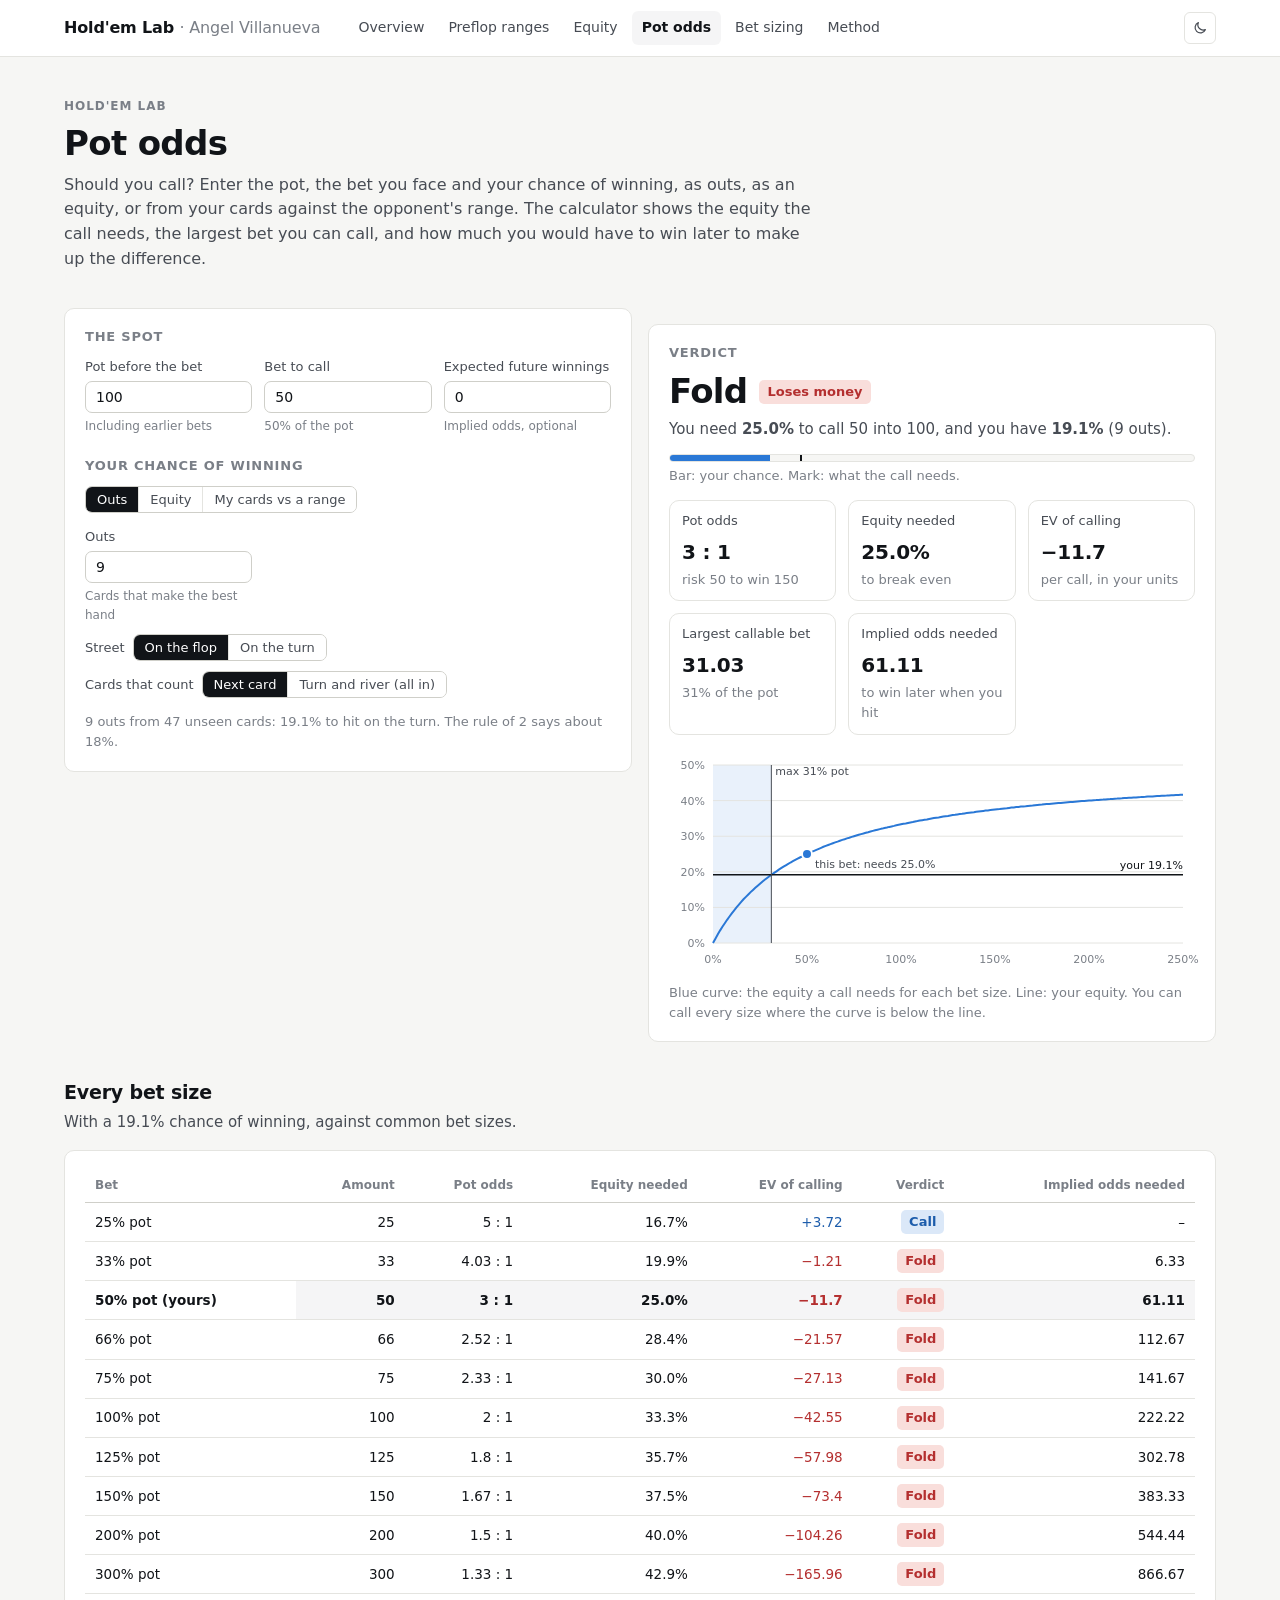
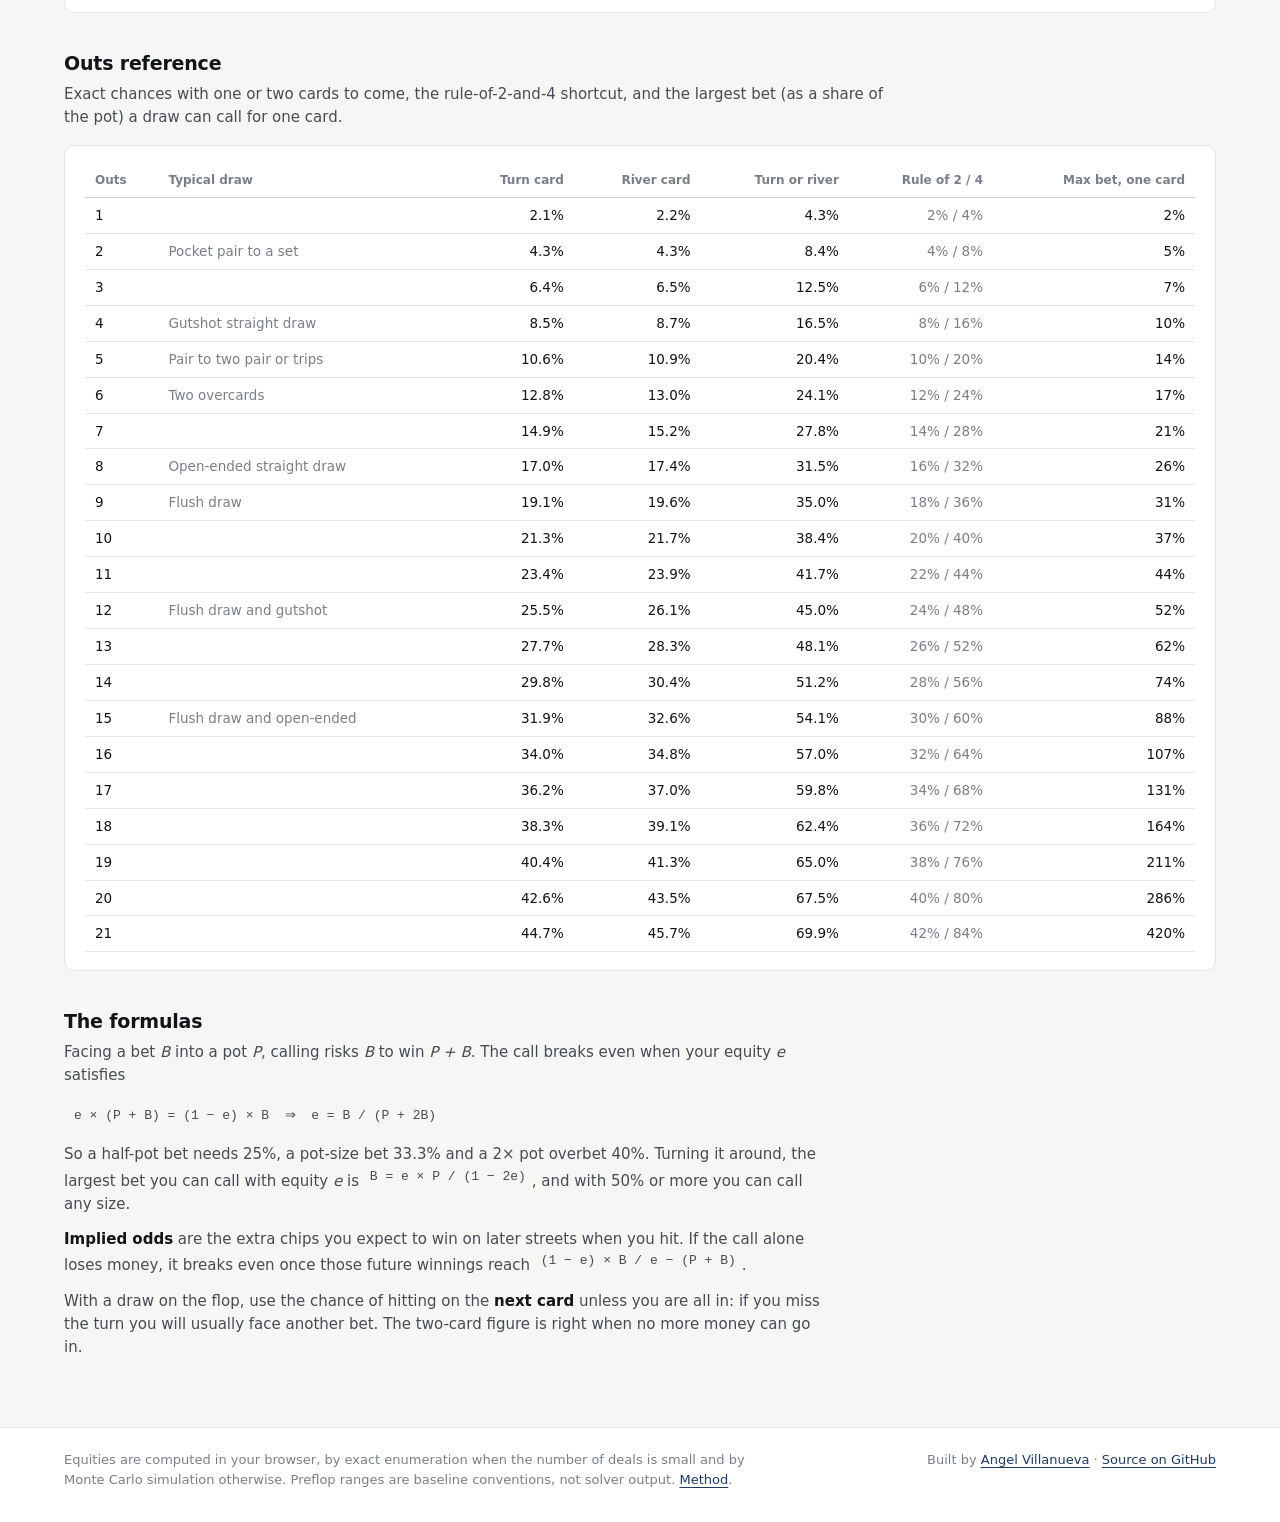
==== pot-odds/index.html @ f4603123 "Add the pot odds calculator: verdict, largest callable bet, implied odds, outs Co-Authored-By: Claud" ====
<!doctype html>
<html lang="en" data-root="..">
<head>
  <meta charset="utf-8">
  <meta name="viewport" content="width=device-width, initial-scale=1">
  <title>Pot Odds · Hold'em Lab</title>
  <meta name="description" content="Pot odds calculator for Texas Hold'em: the equity a call needs, the largest bet you can call with your outs or your hand, and the implied odds you would need.">
  <link rel="icon" href="data:image/svg+xml,%3Csvg xmlns='http://www.w3.org/2000/svg' viewBox='0 0 64 64'%3E%3Crect width='64' height='64' rx='12' fill='%231f3a5f'/%3E%3Cpath d='M32 14c-6 9-16 14-16 23a8 8 0 0 0 14 5l-3 8h10l-3-8a8 8 0 0 0 14-5c0-9-10-14-16-23Z' fill='white'/%3E%3C/svg%3E">
  <link rel="stylesheet" href="../assets/theme.css">
  <style>
    .kpis { display: grid; grid-template-columns: repeat(auto-fill, minmax(150px, 1fr)); gap: 12px; margin-top: 14px; }
    .kpis .tile { padding: 10px 12px; }
    .kpis .value { font-size: 20px; }
    .outs-cards { display: flex; flex-wrap: wrap; gap: 3px; margin-top: 4px; }
    #curve svg { display: block; width: 100%; height: auto; }
    #curve text { font: 11px var(--sans); fill: var(--muted); font-variant-numeric: tabular-nums; }
    tr.current td { background: var(--hover); font-weight: 600; }
    .mode-panel[hidden] { display: none; }
  </style>
</head>
<body>
  <main>
    <div class="wrap">
      <header class="page-head">
        <p class="eyebrow">Hold'em Lab</p>
        <h1>Pot odds</h1>
        <p class="lede">Should you call? Enter the pot, the bet you face and your chance of winning, as outs, as an equity, or from your cards against the opponent's range. The calculator shows the equity the call needs, the largest bet you can call, and how much you would have to win later to make up the difference.</p>
      </header>

      <section class="block">
        <div class="split">
          <div class="card">
            <h3>The spot</h3>
            <div class="form-row">
              <label class="field">Pot before the bet<input type="number" id="pot" min="0" step="any" value="100"><span class="hint">Including earlier bets</span></label>
              <label class="field">Bet to call<input type="number" id="bet" min="0" step="any" value="50"><span class="hint" id="bet-hint"></span></label>
              <label class="field">Expected future winnings<input type="number" id="implied" min="0" step="any" value="0"><span class="hint">Implied odds, optional</span></label>
            </div>

            <h3 style="margin-top:20px">Your chance of winning</h3>
            <div class="controls"><span id="mode"></span></div>

            <div class="mode-panel" id="panel-outs">
              <div class="form-row">
                <label class="field">Outs<input type="number" id="outs" min="0" max="30" step="1" value="9"><span class="hint">Cards that make the best hand</span></label>
              </div>
              <div class="controls" style="margin-top:10px">
                <span class="control">Street <span id="street"></span></span>
                <span class="control">Cards that count <span id="draws"></span></span>
              </div>
              <p class="note" id="outs-note"></p>
            </div>

            <div class="mode-panel" id="panel-equity" hidden>
              <div class="form-row">
                <label class="field">Equity (%)<input type="number" id="eq" min="0" max="100" step="any" value="30"><span class="hint">From a calculator or your own estimate</span></label>
              </div>
            </div>

            <div class="mode-panel" id="panel-cards" hidden>
              <div class="btn-row" style="gap:18px;align-items:flex-start">
                <div><h3 style="margin:0 0 6px">Your hand</h3><span id="hero"></span></div>
                <div><h3 style="margin:0 0 6px">Board</h3><span id="board"></span></div>
              </div>
              <div id="picker" style="margin-top:12px"></div>
              <label class="field" style="margin-top:12px">Opponent's range
                <textarea class="range-text" id="villain" spellcheck="false">random</textarea>
                <span class="hint">For example <code>TT+, AJs+, KQs, AQo+</code>, or open the preflop ranges page and copy one.</span>
              </label>
              <div class="controls" style="margin-top:10px"><span class="control">Use <span id="cards-basis"></span></span></div>
              <p class="note" id="cards-status"></p>
            </div>
          </div>

          <div class="card">
            <h3>Verdict</h3>
            <div id="verdict"></div>
            <div class="kpis" id="kpis"></div>
            <div id="curve" class="chart" style="margin-top:18px"></div>
            <p class="note">Blue curve: the equity a call needs for each bet size. Line: your equity. You can call every size where the curve is below the line.</p>
          </div>
        </div>
      </section>

      <section class="block" id="improve-block" hidden>
        <h2>What the next cards can make</h2>
        <p class="sub">Every unseen card, sorted by the best hand it gives you. Outs here are cards that improve your hand's category; not every one of them is sure to win, which is why the equity against a range is the better guide.</p>
        <div class="card table-scroll"><table class="data" id="improve"></table></div>
      </section>

      <section class="block">
        <h2>Every bet size</h2>
        <p class="sub" id="sizes-sub">The same chance of winning against common bet sizes, as a share of the pot.</p>
        <div class="card table-scroll"><table class="data" id="sizes"></table></div>
      </section>

      <section class="block">
        <h2>Outs reference</h2>
        <p class="sub">Exact chances with one or two cards to come, the rule-of-2-and-4 shortcut, and the largest bet (as a share of the pot) a draw can call for one card.</p>
        <div class="card table-scroll"><table class="data" id="outs-table"></table></div>
      </section>

      <section class="block">
        <h2>The formulas</h2>
        <div class="prose">
          <p>Facing a bet <em>B</em> into a pot <em>P</em>, calling risks <em>B</em> to win <em>P + B</em>. The call breaks even when your equity <em>e</em> satisfies</p>
          <p class="formula">e × (P + B) = (1 − e) × B &nbsp;⇒&nbsp; e = B / (P + 2B)</p>
          <p>So a half-pot bet needs 25%, a pot-size bet 33.3% and a 2× pot overbet 40%. Turning it around, the largest bet you can call with equity <em>e</em> is <span class="formula" style="display:inline-block;padding:2px 6px">B = e × P / (1 − 2e)</span>, and with 50% or more you can call any size.</p>
          <p><strong>Implied odds</strong> are the extra chips you expect to win on later streets when you hit. If the call alone loses money, it breaks even once those future winnings reach <span class="formula" style="display:inline-block;padding:2px 6px">(1 − e) × B / e − (P + B)</span>.</p>
          <p>With a draw on the flop, use the chance of hitting on the <strong>next card</strong> unless you are all in: if you miss the turn you will usually face another bet. The two-card figure is right when no more money can go in.</p>
        </div>
      </section>
    </div>
  </main>

  <script src="../assets/engine.js"></script>
  <script src="../assets/odds.js"></script>
  <script src="../assets/ui.js"></script>
  <script src="../assets/pages/potodds.js"></script>
</body>
</html>
---- assets/theme.css ----
/* Hold'em Lab — shared styles (same system as Market History) */

:root {
  color-scheme: light;
  --bg: #f6f6f4;
  --surface: #ffffff;
  --ink: #111418;
  --ink-2: #474c54;
  --muted: #7a7f87;
  --line: #e4e4e0;
  --line-2: #cfcfc9;
  --accent: #1f3a5f;
  --accent-ink: #ffffff;
  --hover: rgba(17, 20, 24, 0.04);

  /* Returns: blue for gains, red for losses, three steps per side */
  --pos-1: #dbe8f8; --pos-2: #9ec5f4; --pos-3: #2a78d6;
  --neg-1: #f9dedb; --neg-2: #f0a59d; --neg-3: #d03b3b;
  --pos-ink: #1c5cab; --neg-ink: #b42f2f;
  --on-strong: #ffffff;
  --recession: rgba(17, 20, 24, 0.06);

  /* Categorical series, fixed order */
  --s1: #2a78d6; --s2: #eb6834; --s3: #1baf7a; --s4: #eda100;
  --s5: #e87ba4; --s6: #008300; --s7: #6250d6; --s8: #e34948;

  --sans: system-ui, -apple-system, "Segoe UI", Roboto, "Helvetica Neue", Arial, sans-serif;
}

@media (prefers-color-scheme: dark) {
  :root:not([data-theme="light"]) {
    color-scheme: dark;
    --bg: #0f1012;
    --surface: #17181b;
    --ink: #eeeeea;
    --ink-2: #c1c1ba;
    --muted: #8d8d87;
    --line: #2a2b2f;
    --line-2: #3a3b40;
    --accent: #8db4e8;
    --accent-ink: #0d1726;
    --hover: rgba(255, 255, 255, 0.05);
    --pos-1: #1d2d42; --pos-2: #255592; --pos-3: #3987e5;
    --neg-1: #3a2021; --neg-2: #8a3533; --neg-3: #e66767;
    --pos-ink: #7fb0ec; --neg-ink: #ee8a88;
    --on-strong: #0f1012;
    --recession: rgba(255, 255, 255, 0.06);
    --s1: #3987e5; --s2: #d95926; --s3: #199e70; --s4: #c98500;
    --s5: #d55181; --s6: #008300; --s7: #9085e9; --s8: #e66767;
  }
}
:root[data-theme="dark"] {
  color-scheme: dark;
  --bg: #0f1012;
  --surface: #17181b;
  --ink: #eeeeea;
  --ink-2: #c1c1ba;
  --muted: #8d8d87;
  --line: #2a2b2f;
  --line-2: #3a3b40;
  --accent: #8db4e8;
  --accent-ink: #0d1726;
  --hover: rgba(255, 255, 255, 0.05);
  --pos-1: #1d2d42; --pos-2: #255592; --pos-3: #3987e5;
  --neg-1: #3a2021; --neg-2: #8a3533; --neg-3: #e66767;
  --pos-ink: #7fb0ec; --neg-ink: #ee8a88;
  --on-strong: #0f1012;
  --recession: rgba(255, 255, 255, 0.06);
  --s1: #3987e5; --s2: #d95926; --s3: #199e70; --s4: #c98500;
  --s5: #d55181; --s6: #008300; --s7: #9085e9; --s8: #e66767;
}

* { box-sizing: border-box; }
html { -webkit-text-size-adjust: 100%; }
body {
  margin: 0;
  background: var(--bg);
  color: var(--ink);
  font: 15px/1.55 var(--sans);
  -webkit-font-smoothing: antialiased;
}
a { color: var(--accent); text-underline-offset: 3px; }
:focus-visible { outline: 2px solid var(--accent); outline-offset: 2px; border-radius: 3px; }
.wrap { max-width: 1200px; margin: 0 auto; padding: 0 24px; }
.num, table { font-variant-numeric: tabular-nums; }
.pos { color: var(--pos-ink); }
.neg { color: var(--neg-ink); }
.muted { color: var(--muted); }

/* ---------- header ---------- */
.topbar { background: var(--surface); border-bottom: 1px solid var(--line); }
.topbar-inner { display: flex; align-items: center; gap: 28px; height: 56px; }
.brand { color: var(--ink); text-decoration: none; font-weight: 650; letter-spacing: -0.01em; font-size: 16px; white-space: nowrap; }
.brand span { color: var(--muted); font-weight: 400; }
.nav { display: flex; gap: 4px; margin: 0 auto 0 0; padding: 0; list-style: none; overflow-x: auto; scrollbar-width: none; min-width: 0; }
.nav a {
  display: block; padding: 6px 10px; border-radius: 6px;
  color: var(--ink-2); text-decoration: none; font-size: 14px; white-space: nowrap;
}
.nav a:hover { background: var(--hover); color: var(--ink); }
.nav a[aria-current="page"] { color: var(--ink); font-weight: 600; background: var(--hover); }
.theme-toggle {
  flex-shrink: 0; width: 32px; height: 32px; border-radius: 6px; cursor: pointer;
  border: 1px solid var(--line); background: transparent; color: var(--ink-2);
  display: grid; place-items: center;
}
.theme-toggle svg { width: 16px; height: 16px; }

/* ---------- page head ---------- */
.page-head { padding: 40px 0 8px; }
.eyebrow { font-size: 12px; font-weight: 600; letter-spacing: 0.08em; text-transform: uppercase; color: var(--muted); margin: 0 0 8px; }
h1 { font-size: clamp(26px, 3.4vw, 34px); line-height: 1.15; font-weight: 650; letter-spacing: -0.02em; margin: 0 0 10px; }
.lede { max-width: 760px; color: var(--ink-2); font-size: 16px; margin: 0; }
.updated { color: var(--muted); font-size: 13px; margin-top: 12px; }

section.block { padding: 28px 0 8px; }
h2 { font-size: 19px; font-weight: 650; letter-spacing: -0.01em; margin: 0 0 4px; }
.sub { color: var(--ink-2); margin: 0 0 16px; max-width: 820px; }
h3 { font-size: 13px; font-weight: 600; letter-spacing: 0.06em; text-transform: uppercase; color: var(--muted); margin: 0 0 10px; }

.card {
  background: var(--surface); border: 1px solid var(--line); border-radius: 10px;
  padding: 18px 20px;
}
.card + .card { margin-top: 16px; }
.grid-2 { display: grid; grid-template-columns: 1fr 1fr; gap: 16px; }
.grid-3 { display: grid; grid-template-columns: repeat(3, 1fr); gap: 16px; }
.note { color: var(--muted); font-size: 13px; margin: 10px 0 0; }

/* ---------- controls ---------- */
.controls { display: flex; flex-wrap: wrap; align-items: center; gap: 10px 18px; margin: 0 0 14px; }
.control { display: flex; align-items: center; gap: 8px; font-size: 13px; color: var(--ink-2); }
.seg { display: inline-flex; border: 1px solid var(--line-2); border-radius: 7px; overflow: hidden; flex-wrap: wrap; }
.seg button {
  font: 500 13px var(--sans); padding: 5px 11px; border: 0; cursor: pointer;
  background: var(--surface); color: var(--ink-2); border-right: 1px solid var(--line);
}
.seg button:last-child { border-right: 0; }
.seg button:hover { background: var(--hover); }
.seg button[aria-pressed="true"] { background: var(--ink); color: var(--surface); }
select {
  font: 500 13px var(--sans); color: var(--ink); background: var(--surface);
  border: 1px solid var(--line-2); border-radius: 7px; padding: 5px 28px 5px 10px;
  appearance: none; cursor: pointer;
  background-image: linear-gradient(45deg, transparent 50%, var(--muted) 50%), linear-gradient(135deg, var(--muted) 50%, transparent 50%);
  background-position: calc(100% - 14px) 50%, calc(100% - 10px) 50%;
  background-size: 4px 4px; background-repeat: no-repeat;
}
.chips { display: flex; flex-wrap: wrap; gap: 6px; }
.chip {
  display: inline-flex; align-items: center; gap: 7px; cursor: pointer;
  font: 500 13px var(--sans); padding: 4px 10px; border-radius: 99px;
  border: 1px solid var(--line-2); background: var(--surface); color: var(--muted);
}
.chip i { width: 12px; height: 2px; border-radius: 1px; background: var(--line-2); }
.chip[aria-pressed="true"] { color: var(--ink); border-color: var(--ink-2); }
.chip:disabled { opacity: 0.4; cursor: not-allowed; }

/* ---------- stat tiles ---------- */
.tiles { display: grid; grid-template-columns: repeat(auto-fill, minmax(170px, 1fr)); gap: 12px; }
.tile { background: var(--surface); border: 1px solid var(--line); border-radius: 10px; padding: 14px 16px; }
.tile .label { font-size: 13px; color: var(--ink-2); margin: 0 0 6px; }
.tile .value { font-size: 22px; font-weight: 600; letter-spacing: -0.01em; }
.tile .delta { font-size: 13px; margin-top: 2px; }
.tile .delta span { color: var(--muted); }

/* ---------- tables ---------- */
.table-scroll { overflow-x: auto; -webkit-overflow-scrolling: touch; }
table.data { border-collapse: collapse; width: 100%; font-size: 13.5px; }
table.data th, table.data td { padding: 7px 10px; text-align: right; white-space: nowrap; border-bottom: 1px solid var(--line); }
table.data th:first-child, table.data td:first-child { text-align: left; }
table.data thead th { font-weight: 600; color: var(--muted); font-size: 12px; border-bottom: 1px solid var(--line-2); vertical-align: bottom; }
table.data thead th[data-sort] { cursor: pointer; user-select: none; }
table.data thead th[aria-sort="descending"]::after { content: " ↓"; }
table.data thead th[aria-sort="ascending"]::after { content: " ↑"; }
table.data tbody tr:hover { background: var(--hover); }
table.data tr.group-row td { background: var(--bg); font-size: 12px; font-weight: 600; color: var(--muted); letter-spacing: 0.04em; text-transform: uppercase; padding-top: 14px; }
.name-cell small { display: block; color: var(--muted); font-size: 12px; }

/* heatmap of returns */
table.heat { border-collapse: separate; border-spacing: 2px; font-size: 12px; }
table.heat th, table.heat td { padding: 0; height: 26px; min-width: 52px; text-align: center; white-space: nowrap; }
table.heat thead th { font-weight: 600; color: var(--muted); font-size: 11.5px; padding: 0 4px 4px; vertical-align: bottom; line-height: 1.2; white-space: normal; max-width: 72px; }
table.heat tbody th {
  position: sticky; left: 0; z-index: 1; background: var(--surface);
  text-align: left; font-weight: 600; padding: 0 10px 0 2px; min-width: 44px;
}
table.heat td { border-radius: 3px; cursor: default; }
table.heat td.empty { background: transparent; }
table.heat td:hover { outline: 1.5px solid var(--ink); outline-offset: -1px; }
table.heat tfoot th, table.heat tfoot td { font-size: 11.5px; color: var(--ink-2); padding-top: 6px; }
table.heat tfoot th { position: sticky; left: 0; background: var(--surface); text-align: left; }
.r-n3 { background: var(--neg-3); color: var(--on-strong); }
.r-n2 { background: var(--neg-2); color: var(--ink); }
.r-n1 { background: var(--neg-1); color: var(--ink); }
.r-p1 { background: var(--pos-1); color: var(--ink); }
.r-p2 { background: var(--pos-2); color: var(--ink); }
.r-p3 { background: var(--pos-3); color: var(--on-strong); }
.ytd-mark { font-weight: 400; color: var(--muted); }

.legend { display: flex; flex-wrap: wrap; align-items: center; gap: 4px 14px; font-size: 12px; color: var(--ink-2); margin: 12px 0 0; }
.legend .key { display: inline-flex; align-items: center; gap: 6px; }
.legend .sw { width: 14px; height: 10px; border-radius: 2px; display: inline-block; }
.legend .ln { width: 14px; height: 2px; border-radius: 1px; display: inline-block; }

/* ---------- charts ---------- */
.chart { position: relative; width: 100%; }
.chart svg { display: block; width: 100%; height: auto; overflow: visible; }
.chart text { font: 11px var(--sans); fill: var(--muted); font-variant-numeric: tabular-nums; }
.chart .grid line { stroke: var(--line); }
.chart .axis path { display: none; }
.chart .axis line { stroke: var(--line-2); }
.chart .baseline { stroke: var(--line-2); }
.chart .annot text { fill: var(--ink-2); font-size: 11px; }
.chart .annot line { stroke: var(--line-2); }
.chart .crosshair { stroke: var(--ink-2); stroke-width: 1; pointer-events: none; }
.tooltip {
  position: fixed; z-index: 50; pointer-events: none; min-width: 140px; max-width: 280px;
  background: var(--surface); color: var(--ink); border: 1px solid var(--line-2); border-radius: 8px;
  padding: 8px 10px; font-size: 12.5px; box-shadow: 0 6px 20px rgba(0, 0, 0, 0.12);
  font-variant-numeric: tabular-nums; opacity: 0; transition: opacity 0.08s;
}
.tooltip.show { opacity: 1; }
.tooltip .tt-title { color: var(--muted); font-size: 12px; margin-bottom: 4px; }
.tooltip .tt-row { display: flex; align-items: center; gap: 8px; }
.tooltip .tt-row i { width: 10px; height: 2px; border-radius: 1px; flex-shrink: 0; }
.tooltip .tt-row b { font-weight: 600; min-width: 56px; }
.tooltip .tt-row span { color: var(--ink-2); }

/* ---------- prose ---------- */
.prose { max-width: 760px; color: var(--ink-2); }
.prose p { margin: 0 0 12px; }
.prose strong { color: var(--ink); font-weight: 600; }
.links-grid { display: grid; grid-template-columns: repeat(auto-fill, minmax(260px, 1fr)); gap: 12px; }
.link-card { display: block; text-decoration: none; color: inherit; background: var(--surface); border: 1px solid var(--line); border-radius: 10px; padding: 16px 18px; }
.link-card:hover { border-color: var(--line-2); background: var(--hover); }
.link-card strong { display: block; color: var(--ink); font-weight: 600; margin-bottom: 4px; }
.link-card span { color: var(--ink-2); font-size: 14px; }

/* ---------- footer ---------- */
.footer { margin-top: 48px; border-top: 1px solid var(--line); background: var(--surface); }
.footer .wrap { padding-top: 22px; padding-bottom: 32px; color: var(--muted); font-size: 13px; display: flex; flex-wrap: wrap; gap: 8px 24px; justify-content: space-between; }
.footer p { margin: 0; max-width: 720px; }

@media (max-width: 860px) {
  .grid-2, .grid-3 { grid-template-columns: 1fr; }
}
@media (max-width: 640px) {
  .wrap { padding: 0 16px; }
  .topbar-inner { gap: 12px; }
  .brand span { display: none; }
  .page-head { padding-top: 28px; }
  .card { padding: 14px; }
}
@media (forced-colors: active) {
  table.heat td { border: 1px solid CanvasText; }
}

/* keep the row name visible while a wide table scrolls */
.table-scroll table.data th:first-child, .table-scroll table.data td:first-child { position: sticky; left: 0; background: var(--surface); z-index: 1; }
.table-scroll table.data tr.group-row td { background: var(--bg); }
.control { min-width: 0; max-width: 100%; }
.control select { min-width: 0; max-width: 100%; text-overflow: ellipsis; }
.grid-2 > *, .grid-3 > *, .multiples > * { min-width: 0; }

/* ================= poker ================= */
:root {
  --act-raise: var(--s1);
  --act-call: var(--s3);
  --act-fold: transparent;
  --suit-s: #1b1c1e; --suit-h: #c62f2f; --suit-d: #2a62c9; --suit-c: #1d8a4f;
  --felt: #eef1ee;
}
@media (prefers-color-scheme: dark) {
  :root:not([data-theme="light"]) { --suit-s: #e8e8e4; --suit-h: #ef6b6b; --suit-d: #6ea2f0; --suit-c: #4cc27f; --felt: #1c201d; }
}
:root[data-theme="dark"] { --suit-s: #e8e8e4; --suit-h: #ef6b6b; --suit-d: #6ea2f0; --suit-c: #4cc27f; --felt: #1c201d; }

/* range grid */
.range-grid {
  display: grid; grid-template-columns: repeat(13, minmax(0, 1fr)); gap: 2px;
  width: 100%; max-width: 640px; user-select: none; touch-action: none;
}
.range-grid .cell {
  position: relative; aspect-ratio: 1; border-radius: 3px; overflow: hidden;
  background: var(--bg); border: 1px solid var(--line);
  font-size: clamp(8px, 1.45vw, 12.5px); font-weight: 600; color: var(--ink-2);
  display: flex; align-items: flex-start; justify-content: flex-start; padding: 2px 3px; cursor: default;
}
.range-grid.editing .cell { cursor: crosshair; }
.range-grid .cell .fill { position: absolute; left: 0; bottom: 0; top: 0; }
.range-grid .cell span { position: relative; z-index: 1; }
.range-grid .cell.on span { color: #fff; }
.range-grid .cell.light span { color: var(--ink); }
.range-grid .cell:hover { outline: 1.5px solid var(--ink); outline-offset: -1px; }
.range-grid .cell.pair { border-color: var(--line-2); }
.action-key { display: inline-flex; align-items: center; gap: 6px; }
.action-key i { width: 12px; height: 12px; border-radius: 3px; display: inline-block; border: 1px solid var(--line-2); }

/* playing cards */
.pc {
  display: inline-flex; align-items: center; justify-content: center; gap: 1px;
  min-width: 30px; height: 40px; padding: 0 5px; border-radius: 5px;
  background: var(--surface); border: 1px solid var(--line-2);
  font-weight: 650; font-size: 16px; font-variant-numeric: tabular-nums; line-height: 1;
}
.pc.s { color: var(--suit-s); } .pc.h { color: var(--suit-h); } .pc.d { color: var(--suit-d); } .pc.c { color: var(--suit-c); }
.pc.empty { color: var(--muted); border-style: dashed; font-weight: 400; font-size: 13px; }
.pc.sm { min-width: 24px; height: 30px; font-size: 13px; border-radius: 4px; padding: 0 3px; }
.slots { display: inline-flex; gap: 4px; flex-wrap: wrap; }
.slot { cursor: pointer; }
.slot.active { box-shadow: 0 0 0 2px var(--accent); }

/* card picker */
.picker { display: grid; grid-template-columns: repeat(13, minmax(0, 1fr)); gap: 3px; max-width: 560px; }
.picker button {
  font: 650 13px var(--sans); height: 32px; padding: 0; border-radius: 4px; cursor: pointer;
  border: 1px solid var(--line-2); background: var(--surface);
}
.picker button.s { color: var(--suit-s); } .picker button.h { color: var(--suit-h); }
.picker button.d { color: var(--suit-d); } .picker button.c { color: var(--suit-c); }
.picker button:disabled { opacity: 0.18; cursor: not-allowed; }
.picker button:not(:disabled):hover { border-color: var(--ink-2); }

/* forms */
.field { display: flex; flex-direction: column; gap: 4px; font-size: 13px; color: var(--ink-2); min-width: 0; }
.field input[type="number"], .field input[type="text"], textarea.range-text {
  font: 500 14px var(--sans); color: var(--ink); background: var(--surface);
  border: 1px solid var(--line-2); border-radius: 7px; padding: 7px 10px; width: 100%; min-width: 0;
  font-variant-numeric: tabular-nums;
}
textarea.range-text { font: 13px/1.45 ui-monospace, SFMono-Regular, Menlo, monospace; resize: vertical; min-height: 64px; }
.field input:focus, textarea.range-text:focus { outline: 2px solid var(--accent); outline-offset: -1px; border-color: transparent; }
.field .hint { color: var(--muted); font-size: 12px; }
.field.invalid input, textarea.range-text.invalid { border-color: var(--neg-3); }
.error { color: var(--neg-ink); font-size: 13px; margin: 6px 0 0; }
.form-row { display: grid; grid-template-columns: repeat(auto-fill, minmax(150px, 1fr)); gap: 12px; }
.btn { text-decoration: none; display: inline-flex; align-items: center;
  font: 600 14px var(--sans); padding: 8px 16px; border-radius: 8px; cursor: pointer;
  border: 1px solid var(--ink); background: var(--ink); color: var(--surface);
}
.btn.secondary { background: transparent; color: var(--ink); border-color: var(--line-2); }
.btn:disabled { opacity: 0.5; cursor: progress; }
.btn-row { display: flex; flex-wrap: wrap; gap: 8px; align-items: center; }

/* results */
.big-number { font-size: 34px; font-weight: 650; letter-spacing: -0.02em; line-height: 1.1; }
.verdict { display: inline-flex; align-items: center; gap: 6px; font-weight: 650; font-size: 13px; padding: 2px 8px; border-radius: 5px; }
.verdict.call { background: var(--pos-1); color: var(--pos-ink); }
.verdict.fold { background: var(--neg-1); color: var(--neg-ink); }
.meter { height: 8px; border-radius: 4px; background: var(--bg); border: 1px solid var(--line); overflow: hidden; position: relative; }
.meter > i { position: absolute; left: 0; top: 0; bottom: 0; background: var(--act-raise); }
.meter > b { position: absolute; top: -3px; bottom: -3px; width: 2px; background: var(--ink); }
.split { display: grid; grid-template-columns: minmax(0, 1fr) minmax(0, 1fr); gap: 16px; align-items: start; }
@media (max-width: 860px) { .split { grid-template-columns: 1fr; } }
.formula { font: 13px ui-monospace, SFMono-Regular, Menlo, monospace; color: var(--ink-2); background: var(--bg); border-radius: 6px; padding: 8px 10px; overflow-x: auto; }
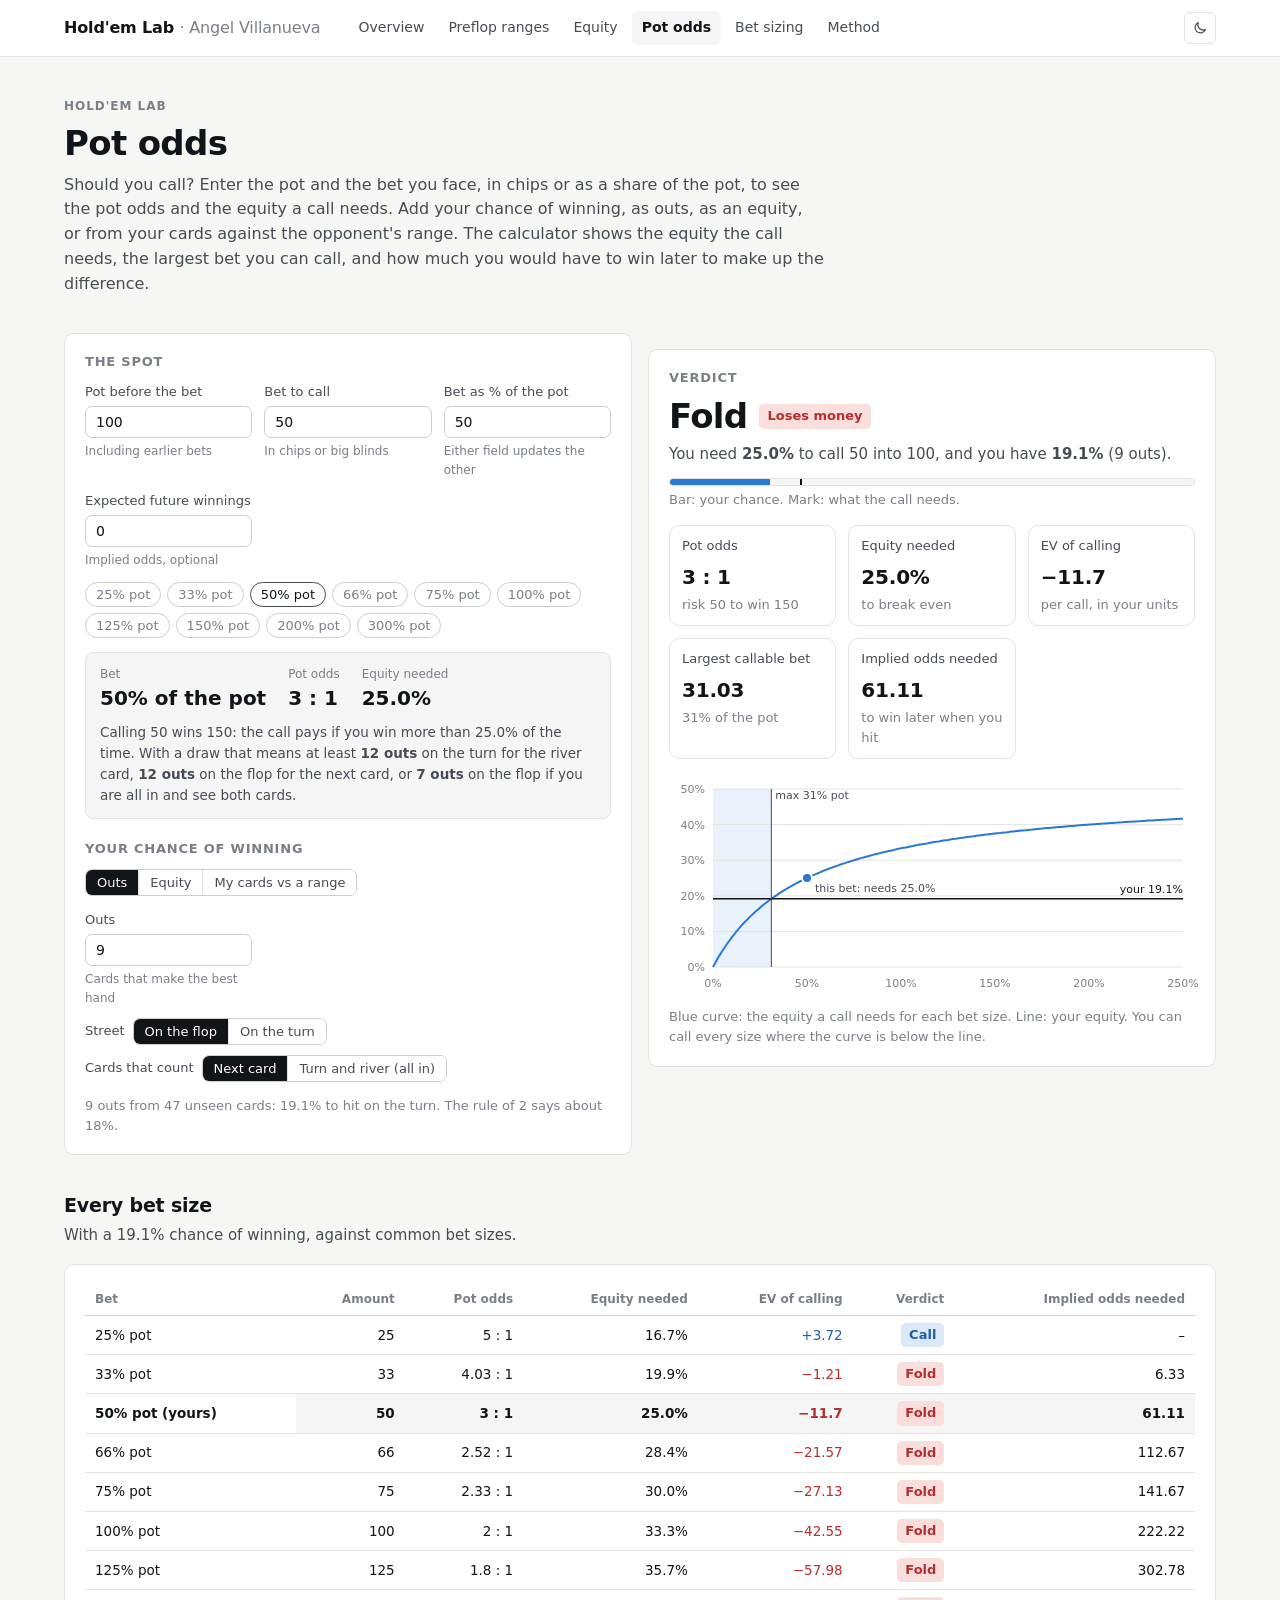
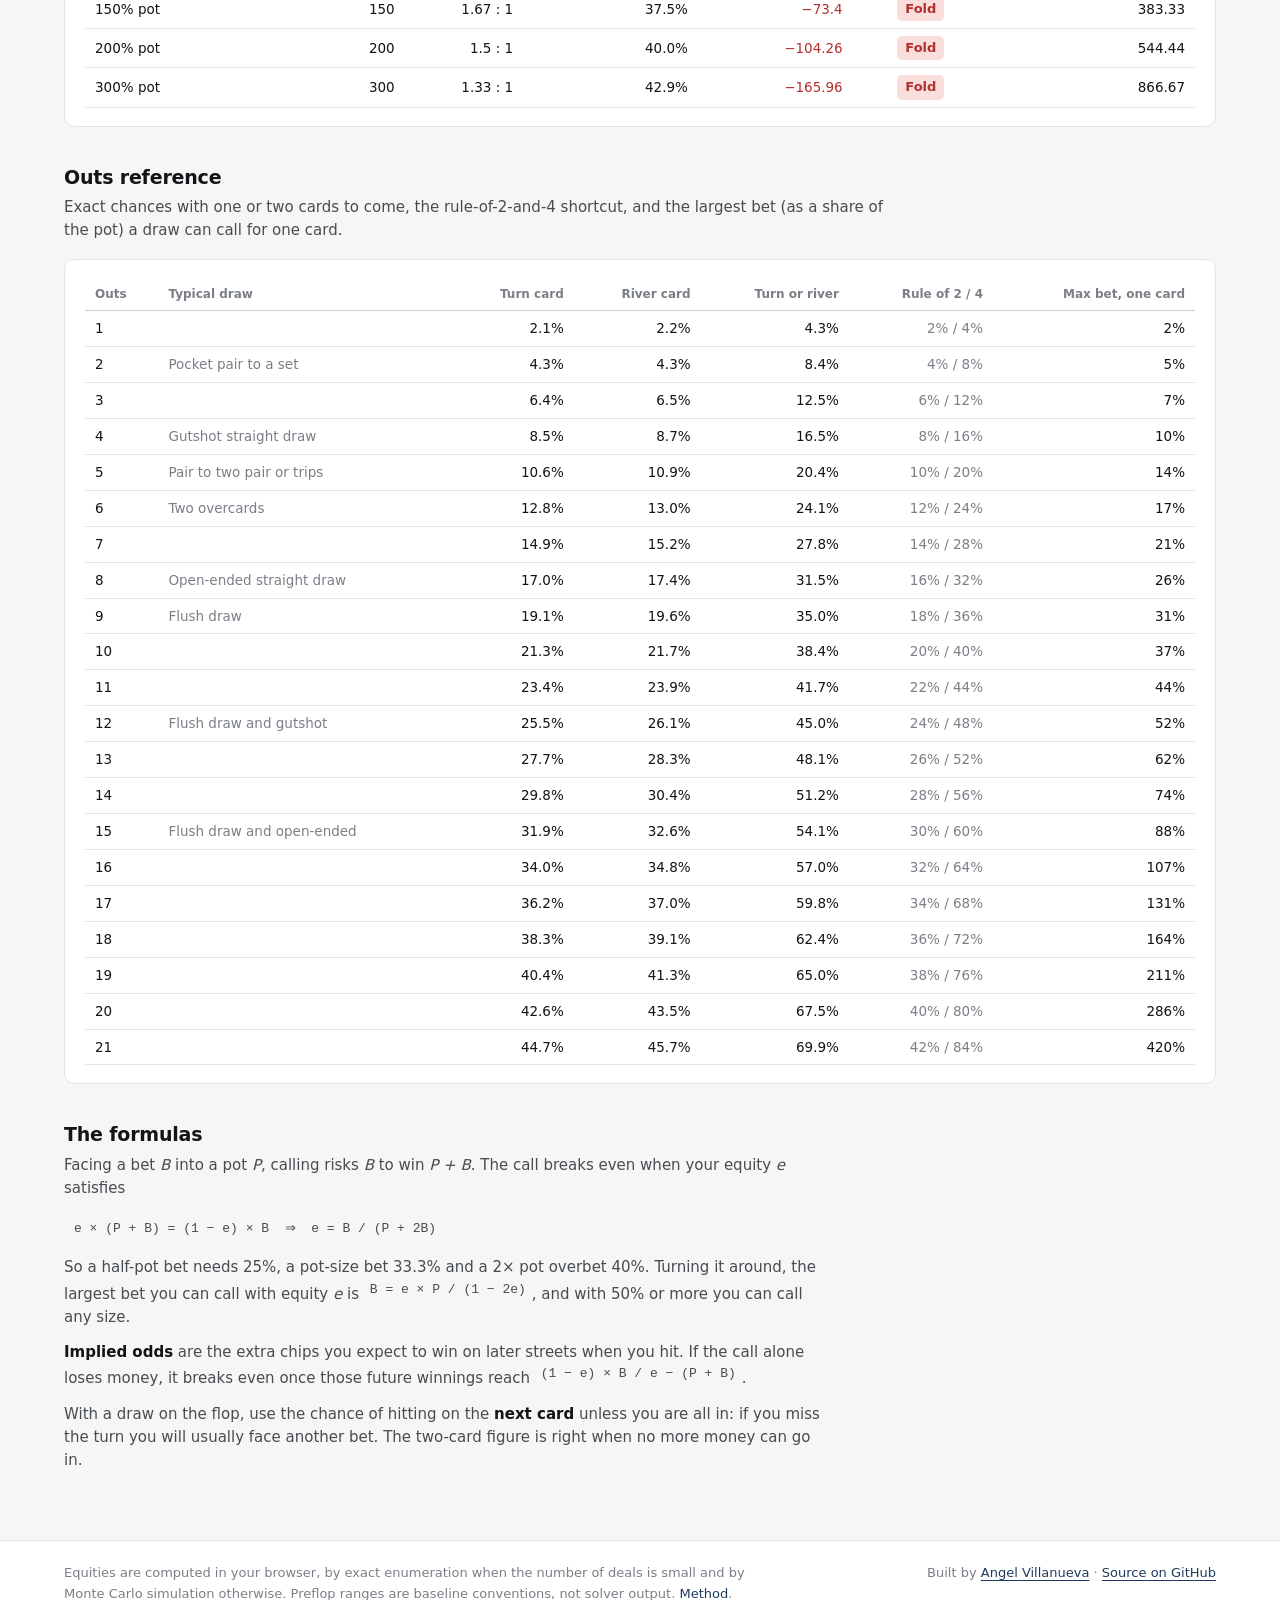
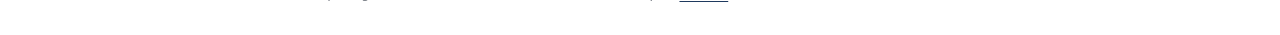
==== commit e21c1f3d: "Let the pot odds calculator take the bet as a share of the pot A percentage field kept in step with " ====
--- a/pot-odds/index.html
+++ b/pot-odds/index.html
@@ -16,6 +16,12 @@
     #curve text { font: 11px var(--sans); fill: var(--muted); font-variant-numeric: tabular-nums; }
     tr.current td { background: var(--hover); font-weight: 600; }
     .mode-panel[hidden] { display: none; }
+    .quick { margin-top: 14px; padding: 12px 14px; border-radius: 8px; background: var(--hover); border: 1px solid var(--line); }
+    .quick .row { display: flex; flex-wrap: wrap; gap: 6px 22px; }
+    .quick .row div { min-width: 0; }
+    .quick .row span { display: block; font-size: 12px; color: var(--muted); }
+    .quick .row b { font-size: 20px; font-weight: 650; font-variant-numeric: tabular-nums; }
+    .quick p { margin: 8px 0 0; font-size: 13.5px; color: var(--ink-2); }
   </style>
 </head>
 <body>
@@ -24,7 +30,7 @@
       <header class="page-head">
         <p class="eyebrow">Hold'em Lab</p>
         <h1>Pot odds</h1>
-        <p class="lede">Should you call? Enter the pot, the bet you face and your chance of winning, as outs, as an equity, or from your cards against the opponent's range. The calculator shows the equity the call needs, the largest bet you can call, and how much you would have to win later to make up the difference.</p>
+        <p class="lede">Should you call? Enter the pot and the bet you face, in chips or as a share of the pot, to see the pot odds and the equity a call needs. Add your chance of winning, as outs, as an equity, or from your cards against the opponent's range. The calculator shows the equity the call needs, the largest bet you can call, and how much you would have to win later to make up the difference.</p>
       </header>
 
       <section class="block">
@@ -33,9 +39,12 @@
             <h3>The spot</h3>
             <div class="form-row">
               <label class="field">Pot before the bet<input type="number" id="pot" min="0" step="any" value="100"><span class="hint">Including earlier bets</span></label>
-              <label class="field">Bet to call<input type="number" id="bet" min="0" step="any" value="50"><span class="hint" id="bet-hint"></span></label>
+              <label class="field">Bet to call<input type="number" id="bet" min="0" step="any" value="50"><span class="hint">In chips or big blinds</span></label>
+              <label class="field">Bet as % of the pot<input type="number" id="bet-pct" min="0" step="any" value="50"><span class="hint">Either field updates the other</span></label>
               <label class="field">Expected future winnings<input type="number" id="implied" min="0" step="any" value="0"><span class="hint">Implied odds, optional</span></label>
             </div>
+            <div class="chips" id="size-chips" style="margin-top:12px" aria-label="Common bet sizes"></div>
+            <div class="quick" id="quick"></div>
 
             <h3 style="margin-top:20px">Your chance of winning</h3>
             <div class="controls"><span id="mode"></span></div>
